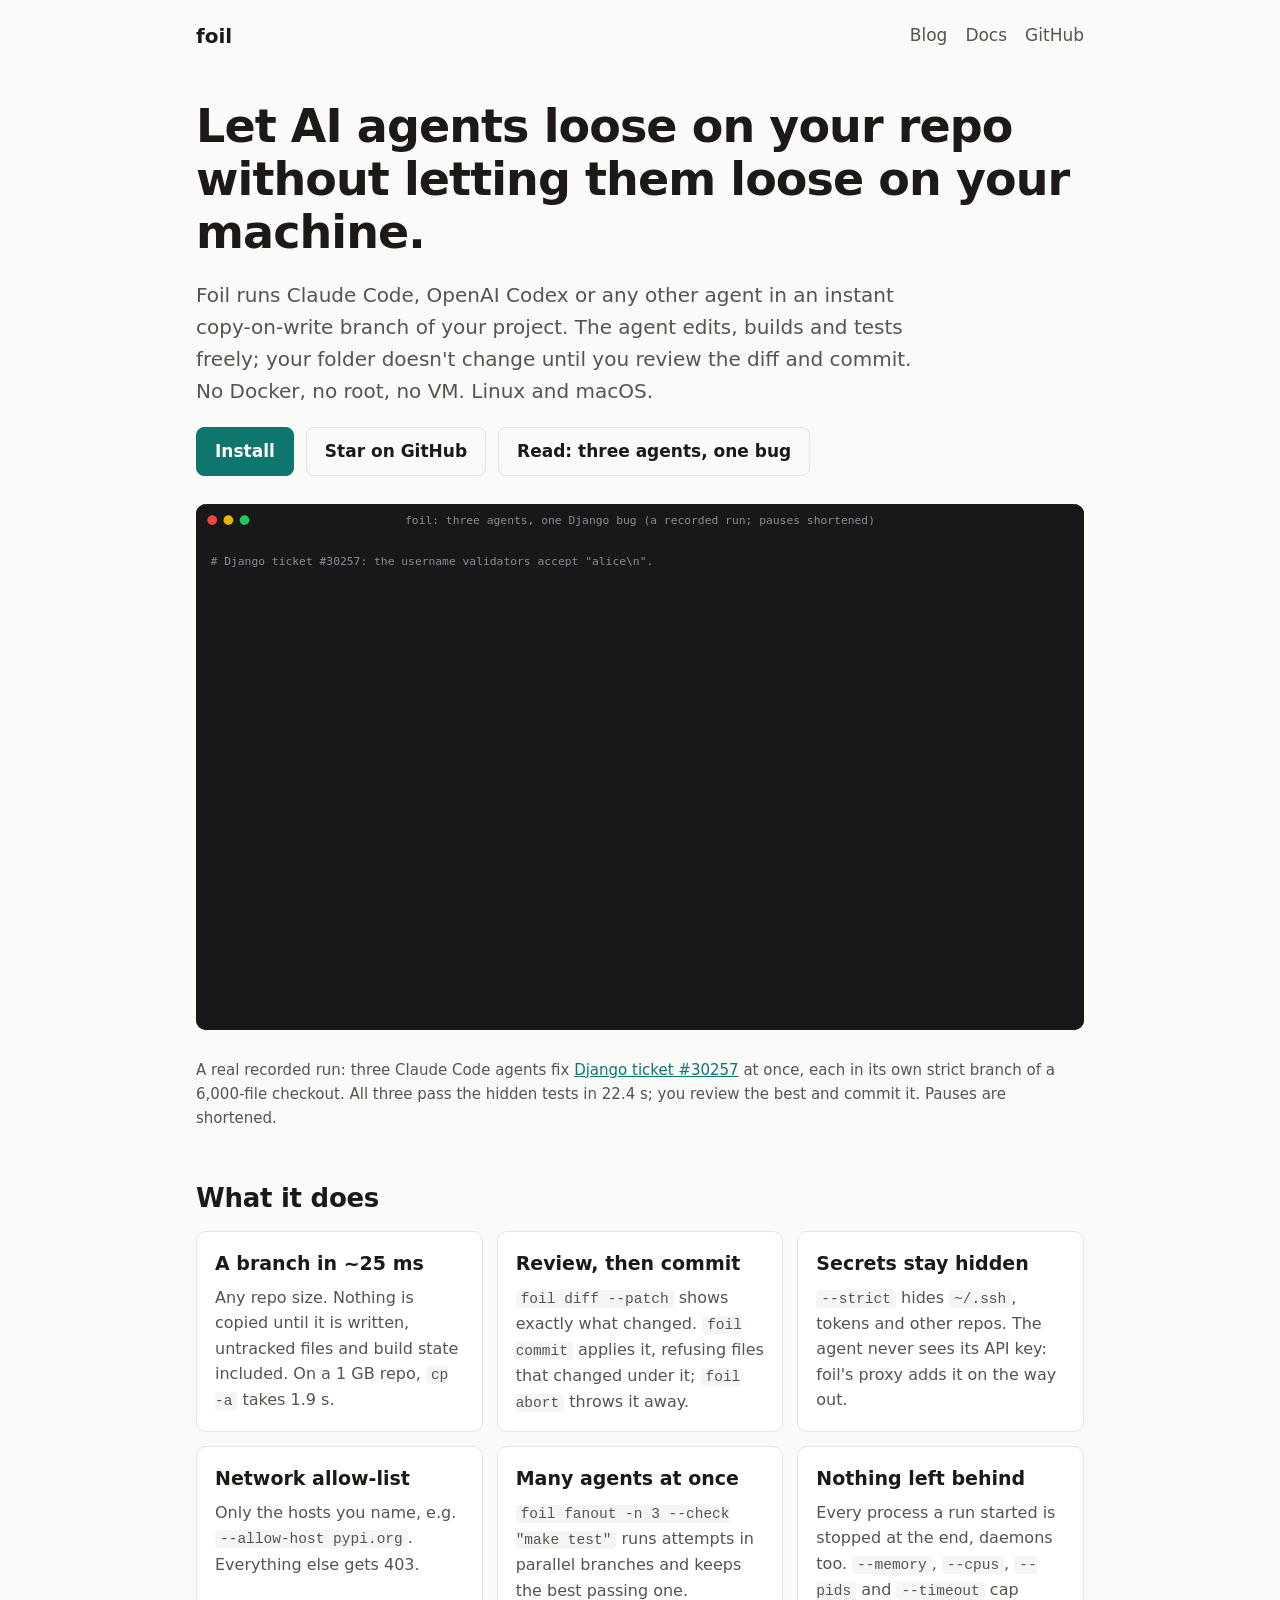
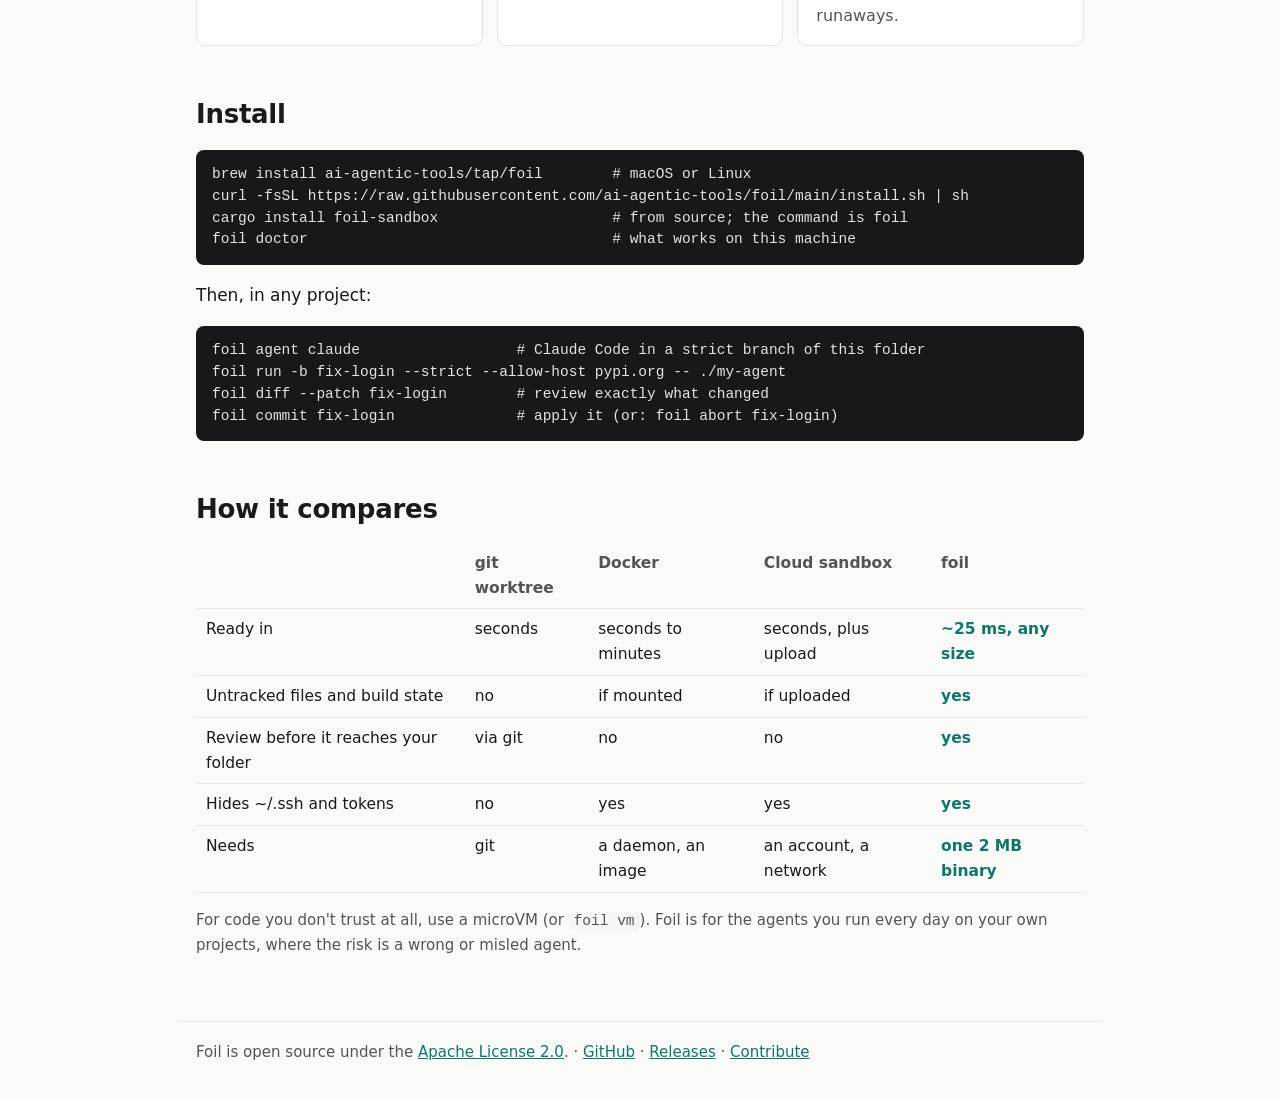
==== docs/index.html @ f5a9bef9 "Project site on GitHub Pages: landing page and a first post docs/ (served from main): index.html, bl" ====
<!doctype html>
<html lang="en">
<head>
<meta charset="utf-8">
<meta name="viewport" content="width=device-width, initial-scale=1">
<title>Foil: a local sandbox for AI coding agents</title>
<meta name="description" content="Run Claude Code, Codex or any AI coding agent in an instant copy-on-write branch of your repo, review the diff, then commit or discard. No Docker, no root. Hides secrets, allow-lists the network, runs agents in parallel. Linux and macOS.">
<link rel="canonical" href="https://ai-agentic-tools.github.io/Foil/">
<meta property="og:type" content="website">
<meta property="og:title" content="Foil: a local sandbox for AI coding agents">
<meta property="og:description" content="Instant copy-on-write branches of your repo for Claude Code, Codex and other agents. Review the diff, then commit or discard.">
<meta property="og:url" content="https://ai-agentic-tools.github.io/Foil/">
<meta property="og:image" content="https://raw.githubusercontent.com/ai-agentic-tools/Foil/main/.github/social-preview.png">
<meta name="twitter:card" content="summary_large_image">
<link rel="stylesheet" href="style.css">
<script type="application/ld+json">
{"@context": "https://schema.org", "@type": "SoftwareApplication", "name": "Foil",
 "description": "A local sandbox for AI coding agents: instant copy-on-write branches of your repo, reviewed before they are committed.",
 "applicationCategory": "DeveloperApplication", "operatingSystem": "Linux, macOS",
 "license": "https://www.apache.org/licenses/LICENSE-2.0", "softwareVersion": "0.4.0",
 "offers": {"@type": "Offer", "price": "0", "priceCurrency": "USD"},
 "codeRepository": "https://github.com/ai-agentic-tools/Foil",
 "url": "https://ai-agentic-tools.github.io/Foil/"}
</script>
</head>
<body>
<header>
  <a class="brand" href="./">foil</a>
  <nav><a href="blog/parallel-agents.html">Blog</a><a href="https://github.com/ai-agentic-tools/Foil#readme">Docs</a><a href="https://github.com/ai-agentic-tools/Foil">GitHub</a></nav>
</header>
<main>
  <h1>Let AI agents loose on your repo without letting them loose on your machine.</h1>
  <p class="lead">Foil runs Claude Code, OpenAI Codex or any other agent in an instant copy-on-write branch of your project. The agent edits, builds and tests freely; your folder doesn't change until you review the diff and commit. No Docker, no root, no VM. Linux and macOS.</p>
  <div class="cta">
    <a class="btn primary" href="#install">Install</a>
    <a class="btn" href="https://github.com/ai-agentic-tools/Foil">Star on GitHub</a>
    <a class="btn" href="blog/parallel-agents.html">Read: three agents, one bug</a>
  </div>

  <div class="demo"><img src="demo.svg" alt="Three Claude Code agents fix a real Django bug at once, each in its own foil branch; the best passing fix is reviewed and committed" width="1099" height="650"></div>
  <p class="meta">A real recorded run: three Claude Code agents fix <a href="https://code.djangoproject.com/ticket/30257">Django ticket #30257</a> at once, each in its own strict branch of a 6,000-file checkout. All three pass the hidden tests in 22.4 s; you review the best and commit it. Pauses are shortened.</p>

  <h2>What it does</h2>
  <div class="grid">
    <div class="card"><h3>A branch in ~25 ms</h3><p>Any repo size. Nothing is copied until it is written, untracked files and build state included. On a 1 GB repo, <code>cp -a</code> takes 1.9 s.</p></div>
    <div class="card"><h3>Review, then commit</h3><p><code>foil diff --patch</code> shows exactly what changed. <code>foil commit</code> applies it, refusing files that changed under it; <code>foil abort</code> throws it away.</p></div>
    <div class="card"><h3>Secrets stay hidden</h3><p><code>--strict</code> hides <code>~/.ssh</code>, tokens and other repos. The agent never sees its API key: foil's proxy adds it on the way out.</p></div>
    <div class="card"><h3>Network allow-list</h3><p>Only the hosts you name, e.g. <code>--allow-host pypi.org</code>. Everything else gets 403.</p></div>
    <div class="card"><h3>Many agents at once</h3><p><code>foil fanout -n 3 --check "make test"</code> runs attempts in parallel branches and keeps the best passing one.</p></div>
    <div class="card"><h3>Nothing left behind</h3><p>Every process a run started is stopped at the end, daemons too. <code>--memory</code>, <code>--cpus</code>, <code>--pids</code> and <code>--timeout</code> cap runaways.</p></div>
  </div>

  <h2 id="install">Install</h2>
<pre><code>brew install ai-agentic-tools/tap/foil        # macOS or Linux
curl -fsSL https://raw.githubusercontent.com/ai-agentic-tools/foil/main/install.sh | sh
cargo install foil-sandbox                    # from source; the command is foil
foil doctor                                   # what works on this machine</code></pre>
  <p>Then, in any project:</p>
<pre><code>foil agent claude                  # Claude Code in a strict branch of this folder
foil run -b fix-login --strict --allow-host pypi.org -- ./my-agent
foil diff --patch fix-login        # review exactly what changed
foil commit fix-login              # apply it (or: foil abort fix-login)</code></pre>

  <h2>How it compares</h2>
  <div class="table-wrap"><table>
    <tr><th></th><th>git worktree</th><th>Docker</th><th>Cloud sandbox</th><th>foil</th></tr>
    <tr><td>Ready in</td><td>seconds</td><td>seconds to minutes</td><td>seconds, plus upload</td><td><strong>~25 ms, any size</strong></td></tr>
    <tr><td>Untracked files and build state</td><td>no</td><td>if mounted</td><td>if uploaded</td><td><strong>yes</strong></td></tr>
    <tr><td>Review before it reaches your folder</td><td>via git</td><td>no</td><td>no</td><td><strong>yes</strong></td></tr>
    <tr><td>Hides ~/.ssh and tokens</td><td>no</td><td>yes</td><td>yes</td><td><strong>yes</strong></td></tr>
    <tr><td>Needs</td><td>git</td><td>a daemon, an image</td><td>an account, a network</td><td><strong>one 2 MB binary</strong></td></tr>
  </table></div>
  <p class="meta">For code you don't trust at all, use a microVM (or <code>foil vm</code>). Foil is for the agents you run every day on your own projects, where the risk is a wrong or misled agent.</p>
</main>
<footer>
  Foil is open source under the <a href="https://github.com/ai-agentic-tools/Foil/blob/main/LICENSE">Apache License 2.0</a>. ·
  <a href="https://github.com/ai-agentic-tools/Foil">GitHub</a> ·
  <a href="https://github.com/ai-agentic-tools/Foil/releases">Releases</a> ·
  <a href="https://github.com/ai-agentic-tools/Foil/blob/main/CONTRIBUTING.md">Contribute</a>
</footer>
</body>
</html>
---- docs/style.css ----
:root {
  --bg: #fafaf9; --fg: #1c1917; --muted: #57534e; --line: #e7e5e4;
  --card: #ffffff; --accent: #0f766e; --code-bg: #f5f5f4; --term: #18181b;
}
@media (prefers-color-scheme: dark) {
  :root {
    --bg: #0c0a09; --fg: #e7e5e4; --muted: #a8a29e; --line: #292524;
    --card: #1c1917; --accent: #2dd4bf; --code-bg: #1c1917; --term: #18181b;
  }
}
* { box-sizing: border-box; }
body {
  margin: 0; background: var(--bg); color: var(--fg);
  font: 17px/1.6 system-ui, -apple-system, "Segoe UI", sans-serif;
}
main, header, footer { max-width: 920px; margin: 0 auto; padding: 0 16px; }
header { display: flex; justify-content: space-between; align-items: center; padding-top: 20px; }
header a.brand { font-weight: 700; font-size: 20px; color: var(--fg); text-decoration: none; }
nav a { margin-left: 18px; color: var(--muted); text-decoration: none; }
nav a:hover, a { color: var(--accent); }
h1 { font-size: clamp(30px, 5vw, 46px); line-height: 1.15; margin: 48px 0 12px; letter-spacing: -0.02em; }
h2 { font-size: 26px; margin: 48px 0 12px; letter-spacing: -0.01em; }
h3 { font-size: 19px; margin: 28px 0 6px; }
.lead { font-size: 20px; color: var(--muted); max-width: 720px; }
.demo { margin: 28px 0; border-radius: 10px; overflow: hidden; background: var(--term); }
.demo img { display: block; width: 100%; height: auto; }
pre, code { font-family: ui-monospace, SFMono-Regular, Menlo, Consolas, monospace; font-size: 14.5px; }
code { background: var(--code-bg); padding: 1px 5px; border-radius: 4px; }
pre { background: var(--term); color: #e4e4e7; padding: 14px 16px; border-radius: 8px; overflow-x: auto; line-height: 1.5; }
pre code { background: none; padding: 0; color: inherit; }
.cta { display: flex; flex-wrap: wrap; gap: 12px; margin: 20px 0; }
.btn { display: inline-block; padding: 10px 18px; border-radius: 8px; border: 1px solid var(--line); color: var(--fg); text-decoration: none; font-weight: 600; }
.btn.primary { background: var(--accent); border-color: var(--accent); color: #fff; }
@media (prefers-color-scheme: dark) { .btn.primary { color: #042f2e; } }
.grid { display: grid; grid-template-columns: repeat(auto-fit, minmax(250px, 1fr)); gap: 14px; }
.card { background: var(--card); border: 1px solid var(--line); border-radius: 10px; padding: 16px 18px; }
.card h3 { margin-top: 0; }
.card p { margin: 0; color: var(--muted); font-size: 16px; }
.table-wrap { overflow-x: auto; }
table { border-collapse: collapse; width: 100%; font-size: 15.5px; }
th, td { text-align: left; padding: 8px 10px; border-bottom: 1px solid var(--line); vertical-align: top; }
th { color: var(--muted); font-weight: 600; }
td strong { color: var(--accent); }
.meta { color: var(--muted); font-size: 15px; }
article p, article li { max-width: 720px; }
blockquote { margin: 18px 0; padding: 4px 16px; border-left: 3px solid var(--accent); color: var(--muted); }
footer { margin-top: 64px; padding-bottom: 40px; border-top: 1px solid var(--line); padding-top: 18px; color: var(--muted); font-size: 15px; }
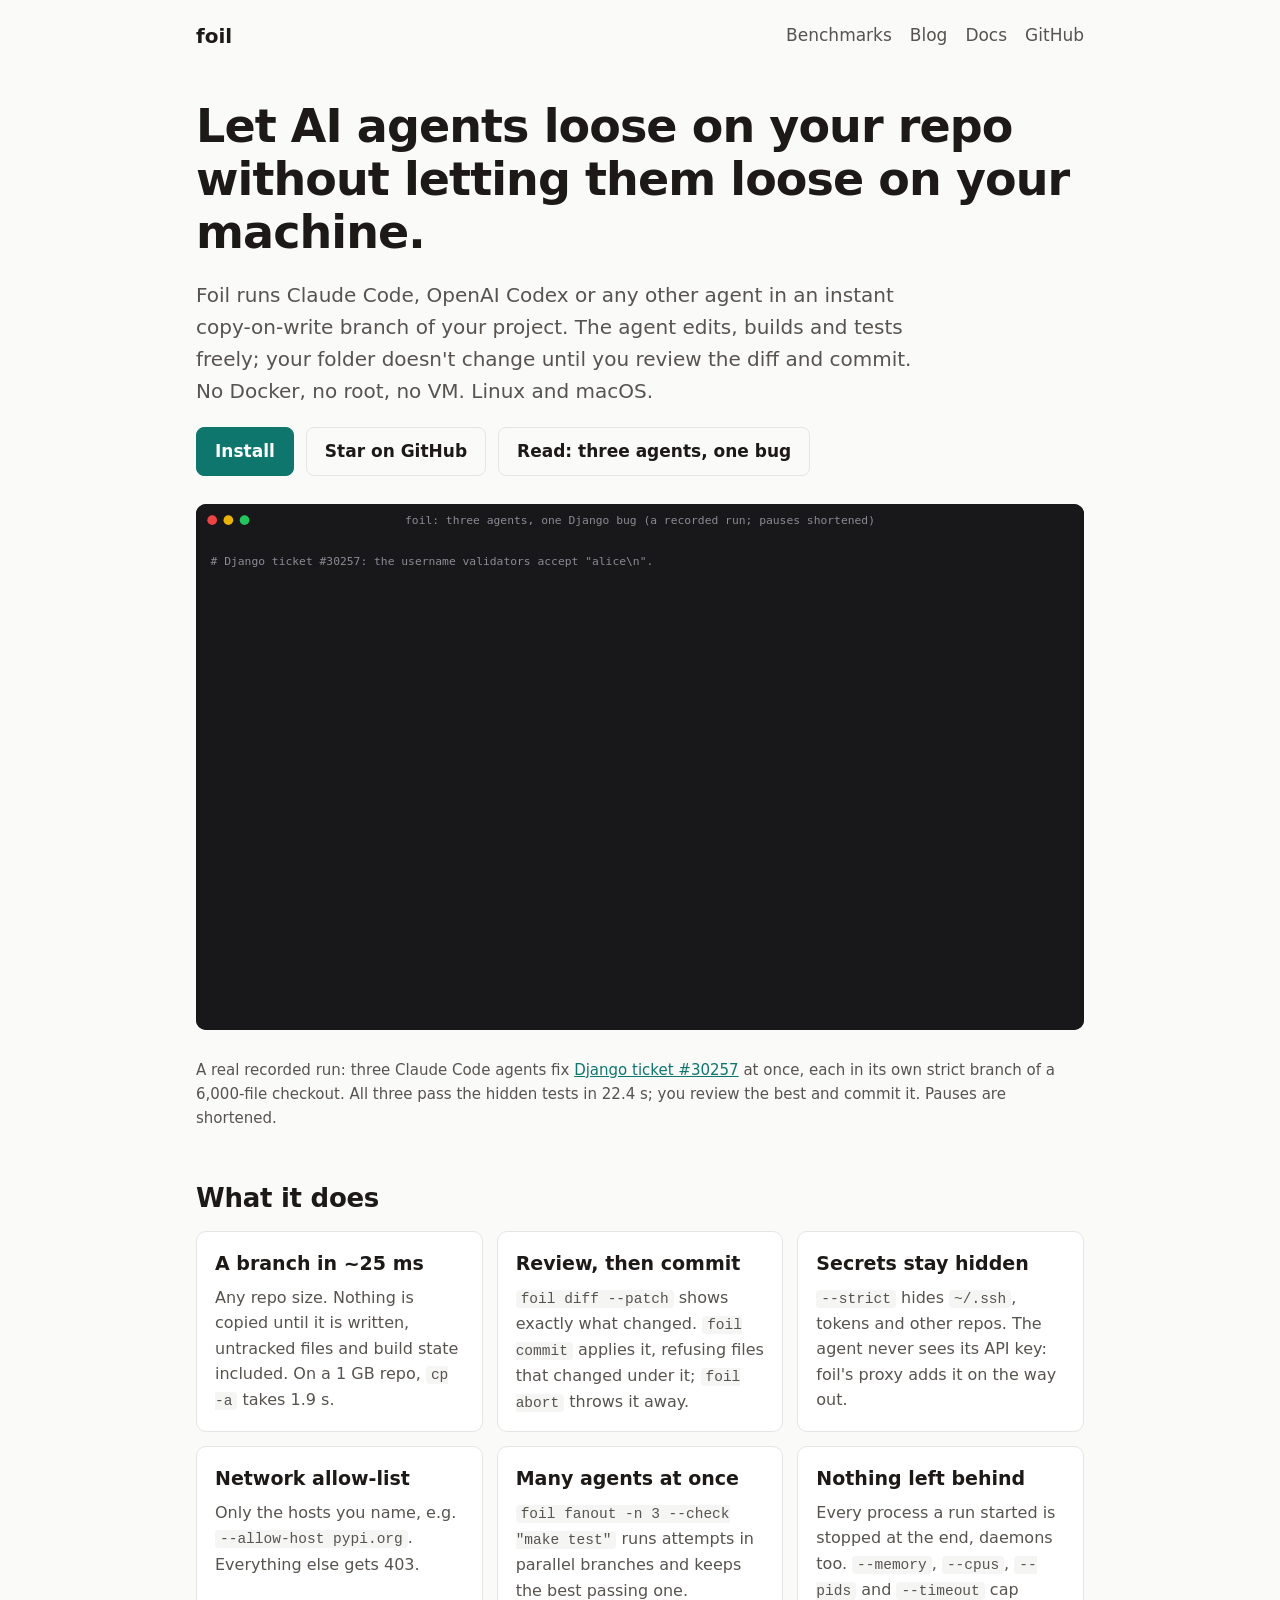
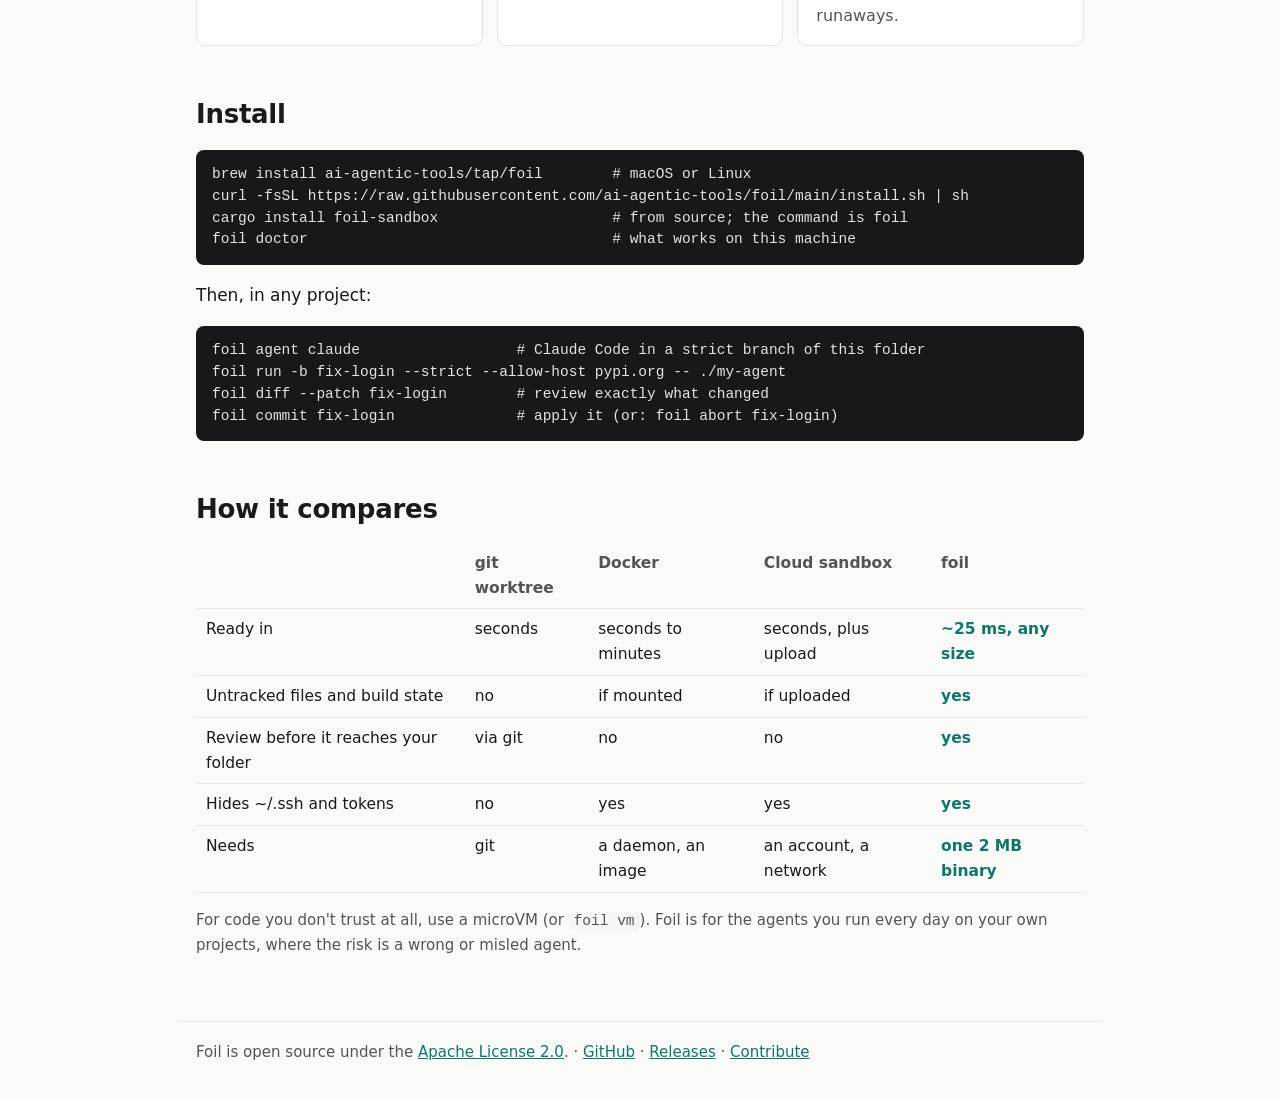
==== commit 6d827596: "Showcase: OpenSandbox's and SandboxFusion's benchmarks with foil bench/opensandbox-method: OpenSandb" ====
--- a/docs/index.html
+++ b/docs/index.html
@@ -26,7 +26,7 @@
 <body>
 <header>
   <a class="brand" href="./">foil</a>
-  <nav><a href="blog/parallel-agents.html">Blog</a><a href="https://github.com/ai-agentic-tools/Foil#readme">Docs</a><a href="https://github.com/ai-agentic-tools/Foil">GitHub</a></nav>
+  <nav><a href="benchmarks.html">Benchmarks</a><a href="blog/parallel-agents.html">Blog</a><a href="https://github.com/ai-agentic-tools/Foil#readme">Docs</a><a href="https://github.com/ai-agentic-tools/Foil">GitHub</a></nav>
 </header>
 <main>
   <h1>Let AI agents loose on your repo without letting them loose on your machine.</h1>
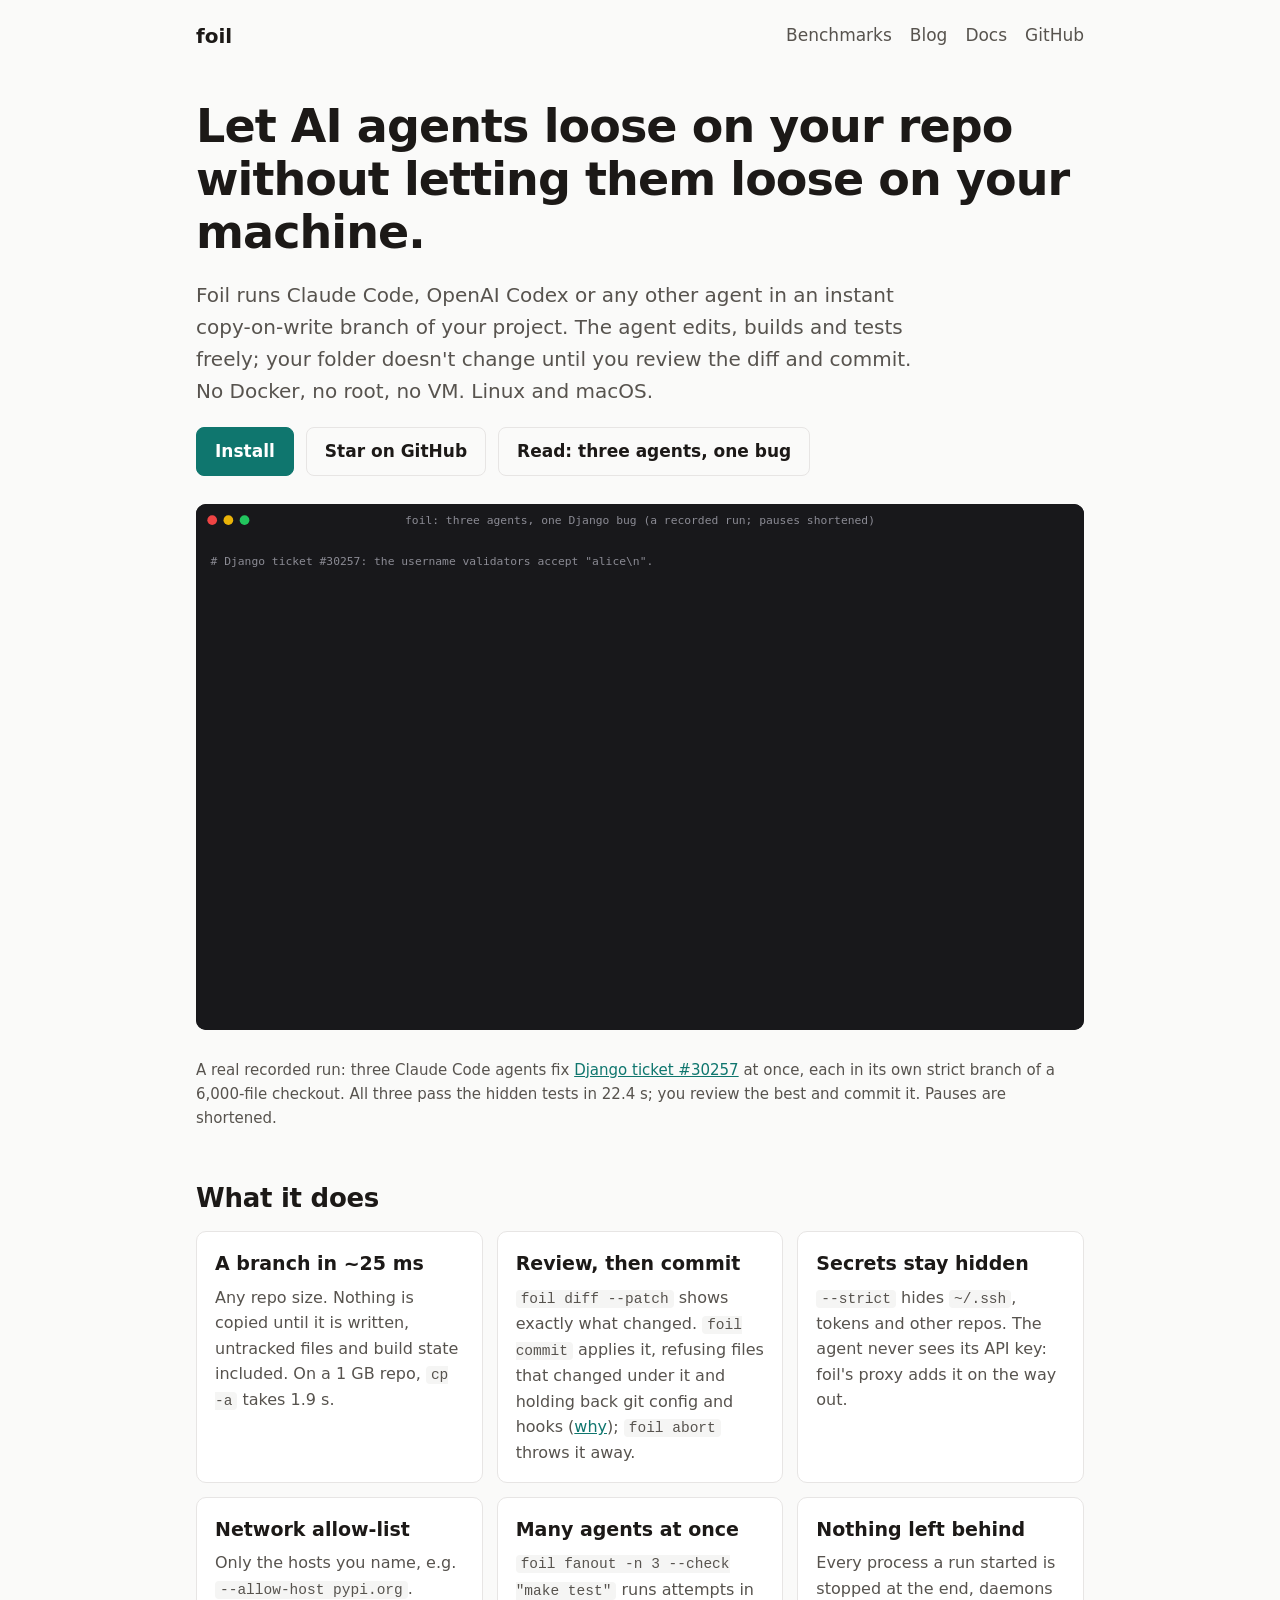
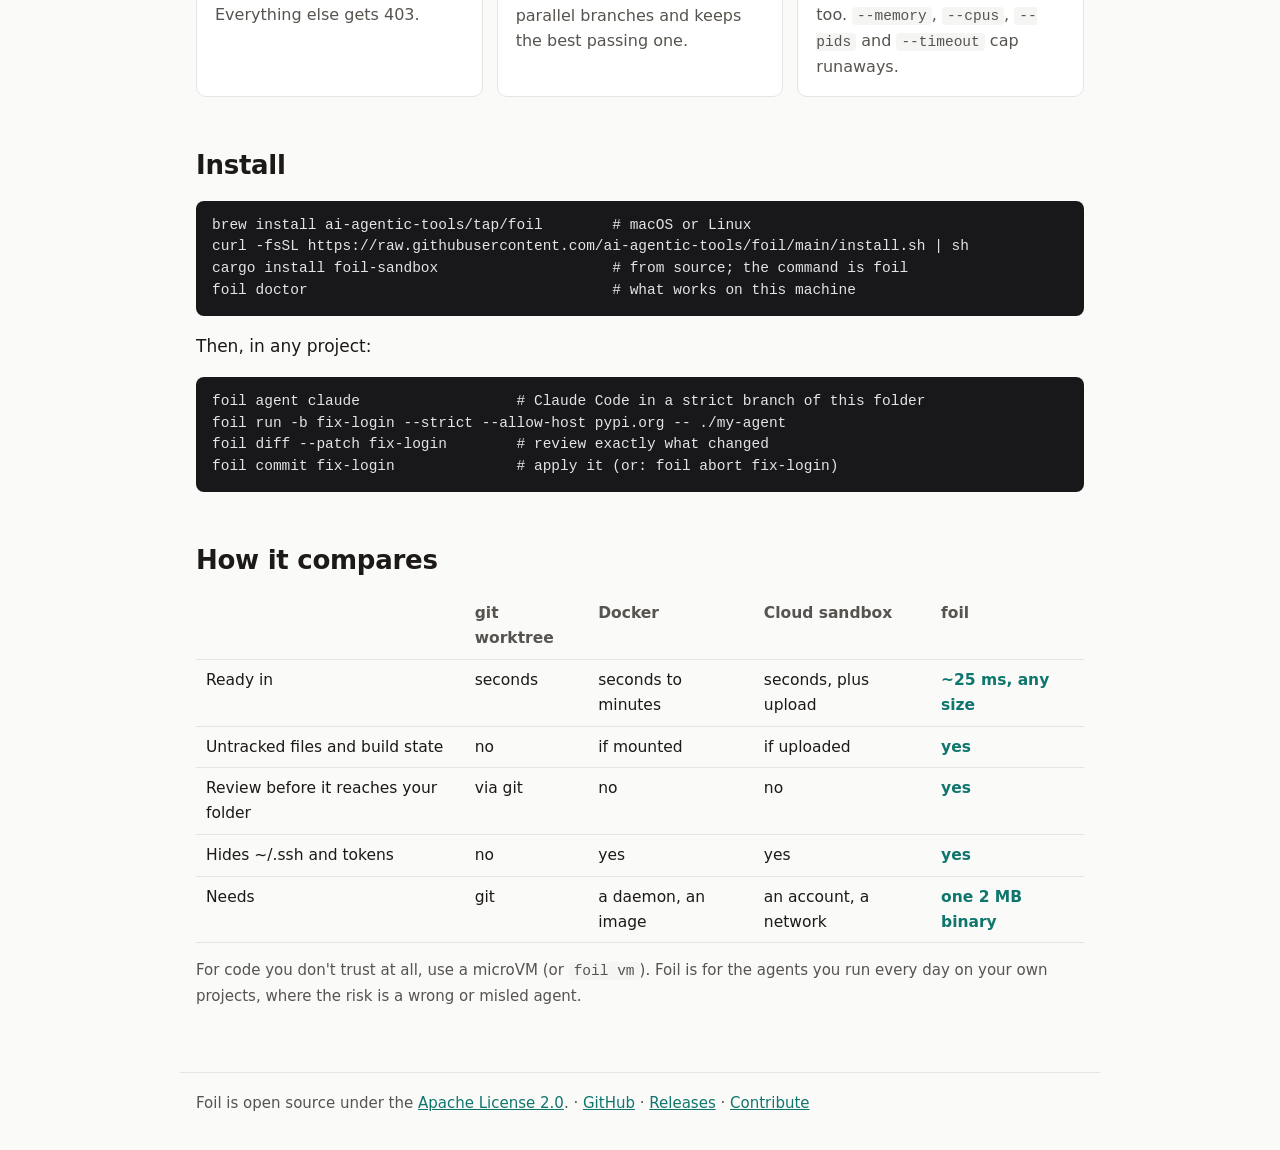
==== commit 55cb8fd7: "0.4.1: keep git config and hooks out of commits; private temp on macOS A run could write .git/config" ====
--- a/docs/index.html
+++ b/docs/index.html
@@ -17,7 +17,7 @@
 {"@context": "https://schema.org", "@type": "SoftwareApplication", "name": "Foil",
  "description": "A local sandbox for AI coding agents: instant copy-on-write branches of your repo, reviewed before they are committed.",
  "applicationCategory": "DeveloperApplication", "operatingSystem": "Linux, macOS",
- "license": "https://www.apache.org/licenses/LICENSE-2.0", "softwareVersion": "0.4.0",
+ "license": "https://www.apache.org/licenses/LICENSE-2.0", "softwareVersion": "0.4.1",
  "offers": {"@type": "Offer", "price": "0", "priceCurrency": "USD"},
  "codeRepository": "https://github.com/ai-agentic-tools/Foil",
  "url": "https://ai-agentic-tools.github.io/Foil/"}
@@ -43,7 +43,7 @@
   <h2>What it does</h2>
   <div class="grid">
     <div class="card"><h3>A branch in ~25 ms</h3><p>Any repo size. Nothing is copied until it is written, untracked files and build state included. On a 1 GB repo, <code>cp -a</code> takes 1.9 s.</p></div>
-    <div class="card"><h3>Review, then commit</h3><p><code>foil diff --patch</code> shows exactly what changed. <code>foil commit</code> applies it, refusing files that changed under it; <code>foil abort</code> throws it away.</p></div>
+    <div class="card"><h3>Review, then commit</h3><p><code>foil diff --patch</code> shows exactly what changed. <code>foil commit</code> applies it, refusing files that changed under it and holding back git config and hooks (<a href="blog/git-config-escape.html">why</a>); <code>foil abort</code> throws it away.</p></div>
     <div class="card"><h3>Secrets stay hidden</h3><p><code>--strict</code> hides <code>~/.ssh</code>, tokens and other repos. The agent never sees its API key: foil's proxy adds it on the way out.</p></div>
     <div class="card"><h3>Network allow-list</h3><p>Only the hosts you name, e.g. <code>--allow-host pypi.org</code>. Everything else gets 403.</p></div>
     <div class="card"><h3>Many agents at once</h3><p><code>foil fanout -n 3 --check "make test"</code> runs attempts in parallel branches and keeps the best passing one.</p></div>
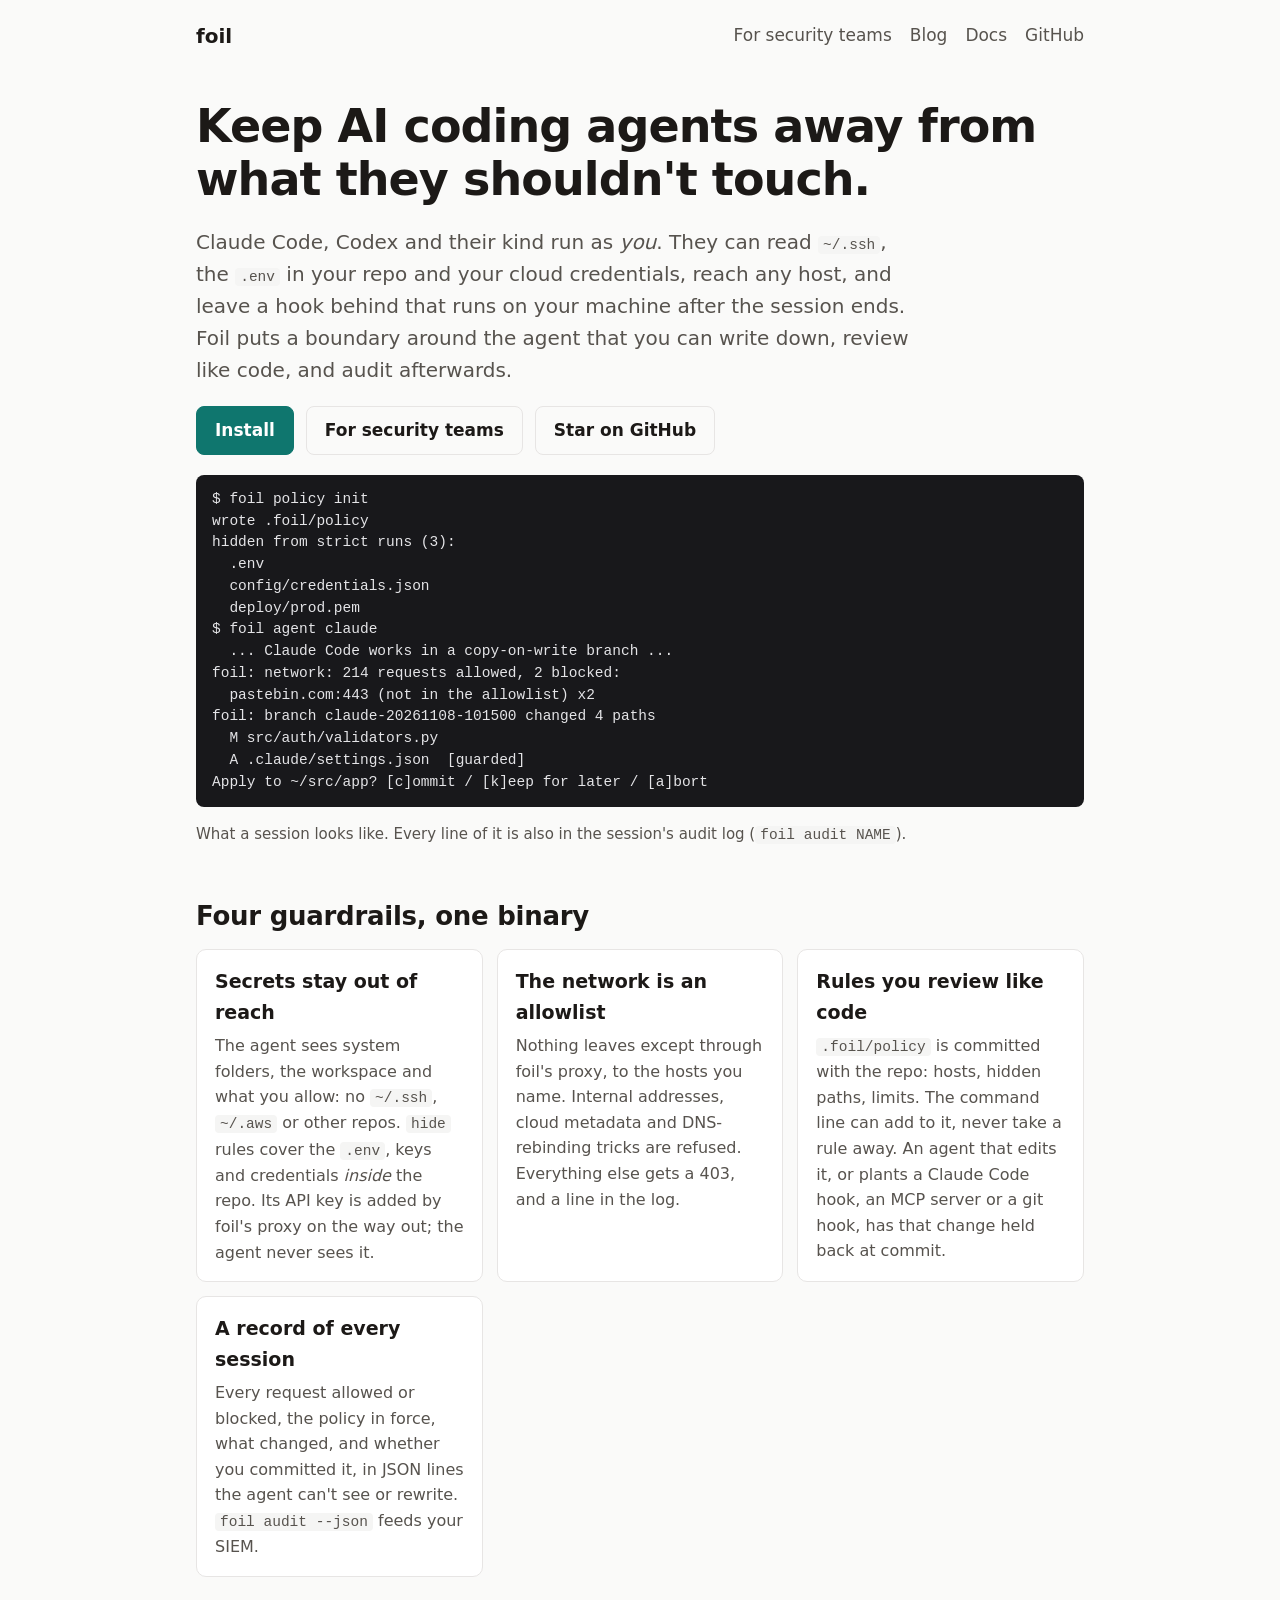
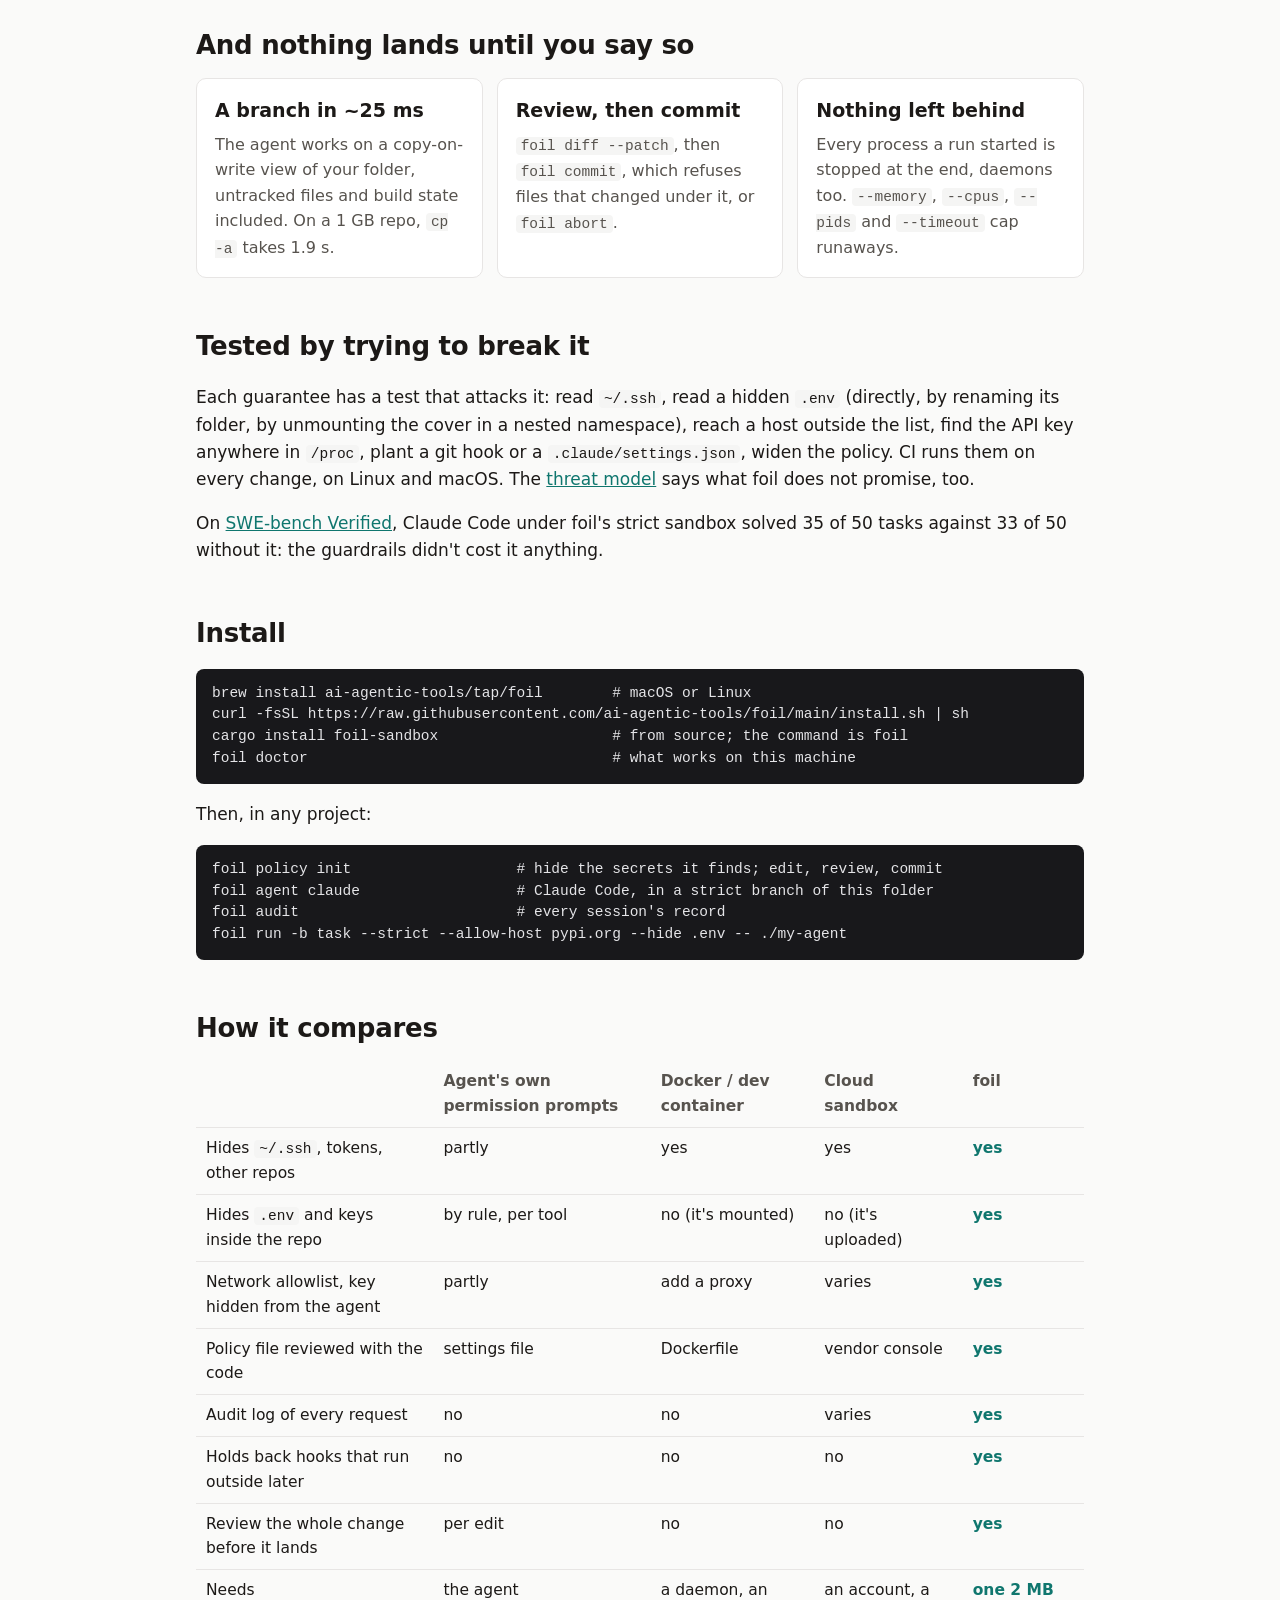
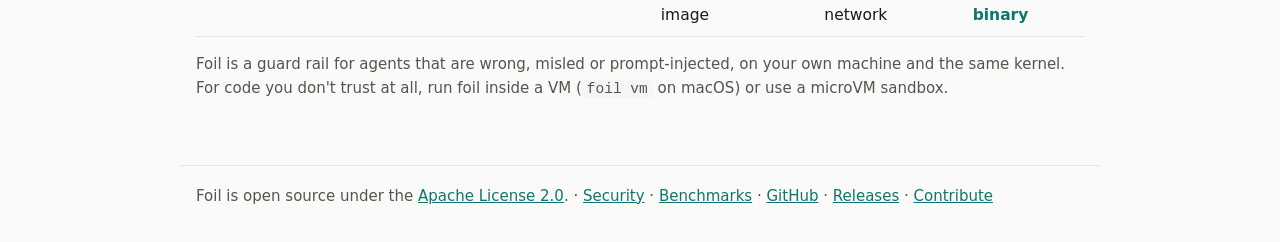
==== commit 03c341e1: "0.5.0: hidden paths, policy files, audit log; guard files other tools run For teams that need to kno" ====
--- a/docs/index.html
+++ b/docs/index.html
@@ -3,21 +3,21 @@
 <head>
 <meta charset="utf-8">
 <meta name="viewport" content="width=device-width, initial-scale=1">
-<title>Foil: a local sandbox for AI coding agents</title>
-<meta name="description" content="Run Claude Code, Codex or any AI coding agent in an instant copy-on-write branch of your repo, review the diff, then commit or discard. No Docker, no root. Hides secrets, allow-lists the network, runs agents in parallel. Linux and macOS.">
+<title>Foil: keep AI coding agents away from what they shouldn't touch</title>
+<meta name="description" content="Run Claude Code, Codex or any AI coding agent with your secrets hidden, the network allow-listed, a policy file your team reviews, and an audit log of every request. Copy-on-write branches, review before commit. No Docker, no root. Linux and macOS. Open source.">
 <link rel="canonical" href="https://ai-agentic-tools.github.io/Foil/">
 <meta property="og:type" content="website">
-<meta property="og:title" content="Foil: a local sandbox for AI coding agents">
-<meta property="og:description" content="Instant copy-on-write branches of your repo for Claude Code, Codex and other agents. Review the diff, then commit or discard.">
+<meta property="og:title" content="Foil: keep AI coding agents away from what they shouldn't touch">
+<meta property="og:description" content="Secrets hidden, network allow-listed, rules you review like code, and an audit log of everything the agent reached for. One 2 MB binary, no Docker, no root.">
 <meta property="og:url" content="https://ai-agentic-tools.github.io/Foil/">
 <meta property="og:image" content="https://raw.githubusercontent.com/ai-agentic-tools/Foil/main/.github/social-preview.png">
 <meta name="twitter:card" content="summary_large_image">
 <link rel="stylesheet" href="style.css">
 <script type="application/ld+json">
 {"@context": "https://schema.org", "@type": "SoftwareApplication", "name": "Foil",
- "description": "A local sandbox for AI coding agents: instant copy-on-write branches of your repo, reviewed before they are committed.",
- "applicationCategory": "DeveloperApplication", "operatingSystem": "Linux, macOS",
- "license": "https://www.apache.org/licenses/LICENSE-2.0", "softwareVersion": "0.4.1",
+ "description": "Guardrails for AI coding agents on your own machine: hidden secrets, a network allowlist, a reviewed policy file, an audit log, and copy-on-write branches reviewed before they are committed.",
+ "applicationCategory": "SecurityApplication", "operatingSystem": "Linux, macOS",
+ "license": "https://www.apache.org/licenses/LICENSE-2.0", "softwareVersion": "0.5.0",
  "offers": {"@type": "Offer", "price": "0", "priceCurrency": "USD"},
  "codeRepository": "https://github.com/ai-agentic-tools/Foil",
  "url": "https://ai-agentic-tools.github.io/Foil/"}
@@ -26,29 +26,51 @@
 <body>
 <header>
   <a class="brand" href="./">foil</a>
-  <nav><a href="benchmarks.html">Benchmarks</a><a href="blog/parallel-agents.html">Blog</a><a href="https://github.com/ai-agentic-tools/Foil#readme">Docs</a><a href="https://github.com/ai-agentic-tools/Foil">GitHub</a></nav>
+  <nav><a href="security.html">For security teams</a><a href="blog/agent-guardrails.html">Blog</a><a href="https://github.com/ai-agentic-tools/Foil#readme">Docs</a><a href="https://github.com/ai-agentic-tools/Foil">GitHub</a></nav>
 </header>
 <main>
-  <h1>Let AI agents loose on your repo without letting them loose on your machine.</h1>
-  <p class="lead">Foil runs Claude Code, OpenAI Codex or any other agent in an instant copy-on-write branch of your project. The agent edits, builds and tests freely; your folder doesn't change until you review the diff and commit. No Docker, no root, no VM. Linux and macOS.</p>
+  <h1>Keep AI coding agents away from what they shouldn't touch.</h1>
+  <p class="lead">Claude Code, Codex and their kind run as <em>you</em>. They can read <code>~/.ssh</code>, the <code>.env</code> in your repo and your cloud credentials, reach any host, and leave a hook behind that runs on your machine after the session ends. Foil puts a boundary around the agent that you can write down, review like code, and audit afterwards.</p>
   <div class="cta">
     <a class="btn primary" href="#install">Install</a>
+    <a class="btn" href="security.html">For security teams</a>
     <a class="btn" href="https://github.com/ai-agentic-tools/Foil">Star on GitHub</a>
-    <a class="btn" href="blog/parallel-agents.html">Read: three agents, one bug</a>
   </div>
 
-  <div class="demo"><img src="demo.svg" alt="Three Claude Code agents fix a real Django bug at once, each in its own foil branch; the best passing fix is reviewed and committed" width="1099" height="650"></div>
-  <p class="meta">A real recorded run: three Claude Code agents fix <a href="https://code.djangoproject.com/ticket/30257">Django ticket #30257</a> at once, each in its own strict branch of a 6,000-file checkout. All three pass the hidden tests in 22.4 s; you review the best and commit it. Pauses are shortened.</p>
+<pre><code>$ foil policy init
+wrote .foil/policy
+hidden from strict runs (3):
+  .env
+  config/credentials.json
+  deploy/prod.pem
+$ foil agent claude
+  ... Claude Code works in a copy-on-write branch ...
+foil: network: 214 requests allowed, 2 blocked:
+  pastebin.com:443 (not in the allowlist) x2
+foil: branch claude-20261108-101500 changed 4 paths
+  M src/auth/validators.py
+  A .claude/settings.json  [guarded]
+Apply to ~/src/app? [c]ommit / [k]eep for later / [a]bort</code></pre>
+  <p class="meta">What a session looks like. Every line of it is also in the session's audit log (<code>foil audit NAME</code>).</p>
 
-  <h2>What it does</h2>
+  <h2>Four guardrails, one binary</h2>
   <div class="grid">
-    <div class="card"><h3>A branch in ~25 ms</h3><p>Any repo size. Nothing is copied until it is written, untracked files and build state included. On a 1 GB repo, <code>cp -a</code> takes 1.9 s.</p></div>
-    <div class="card"><h3>Review, then commit</h3><p><code>foil diff --patch</code> shows exactly what changed. <code>foil commit</code> applies it, refusing files that changed under it and holding back git config and hooks (<a href="blog/git-config-escape.html">why</a>); <code>foil abort</code> throws it away.</p></div>
-    <div class="card"><h3>Secrets stay hidden</h3><p><code>--strict</code> hides <code>~/.ssh</code>, tokens and other repos. The agent never sees its API key: foil's proxy adds it on the way out.</p></div>
-    <div class="card"><h3>Network allow-list</h3><p>Only the hosts you name, e.g. <code>--allow-host pypi.org</code>. Everything else gets 403.</p></div>
-    <div class="card"><h3>Many agents at once</h3><p><code>foil fanout -n 3 --check "make test"</code> runs attempts in parallel branches and keeps the best passing one.</p></div>
+    <div class="card"><h3>Secrets stay out of reach</h3><p>The agent sees system folders, the workspace and what you allow: no <code>~/.ssh</code>, <code>~/.aws</code> or other repos. <code>hide</code> rules cover the <code>.env</code>, keys and credentials <em>inside</em> the repo. Its API key is added by foil's proxy on the way out; the agent never sees it.</p></div>
+    <div class="card"><h3>The network is an allowlist</h3><p>Nothing leaves except through foil's proxy, to the hosts you name. Internal addresses, cloud metadata and DNS-rebinding tricks are refused. Everything else gets a 403, and a line in the log.</p></div>
+    <div class="card"><h3>Rules you review like code</h3><p><code>.foil/policy</code> is committed with the repo: hosts, hidden paths, limits. The command line can add to it, never take a rule away. An agent that edits it, or plants a Claude Code hook, an MCP server or a git hook, has that change held back at commit.</p></div>
+    <div class="card"><h3>A record of every session</h3><p>Every request allowed or blocked, the policy in force, what changed, and whether you committed it, in JSON lines the agent can't see or rewrite. <code>foil audit --json</code> feeds your SIEM.</p></div>
+  </div>
+
+  <h2>And nothing lands until you say so</h2>
+  <div class="grid">
+    <div class="card"><h3>A branch in ~25 ms</h3><p>The agent works on a copy-on-write view of your folder, untracked files and build state included. On a 1 GB repo, <code>cp -a</code> takes 1.9 s.</p></div>
+    <div class="card"><h3>Review, then commit</h3><p><code>foil diff --patch</code>, then <code>foil commit</code>, which refuses files that changed under it, or <code>foil abort</code>.</p></div>
     <div class="card"><h3>Nothing left behind</h3><p>Every process a run started is stopped at the end, daemons too. <code>--memory</code>, <code>--cpus</code>, <code>--pids</code> and <code>--timeout</code> cap runaways.</p></div>
   </div>
+
+  <h2>Tested by trying to break it</h2>
+  <p>Each guarantee has a test that attacks it: read <code>~/.ssh</code>, read a hidden <code>.env</code> (directly, by renaming its folder, by unmounting the cover in a nested namespace), reach a host outside the list, find the API key anywhere in <code>/proc</code>, plant a git hook or a <code>.claude/settings.json</code>, widen the policy. CI runs them on every change, on Linux and macOS. The <a href="https://github.com/ai-agentic-tools/Foil/blob/main/SECURITY.md">threat model</a> says what foil does not promise, too.</p>
+  <p>On <a href="https://github.com/ai-agentic-tools/Foil/blob/main/bench/swebench/RESULTS-VERIFIED.md">SWE-bench Verified</a>, Claude Code under foil's strict sandbox solved 35 of 50 tasks against 33 of 50 without it: the guardrails didn't cost it anything.</p>
 
   <h2 id="install">Install</h2>
 <pre><code>brew install ai-agentic-tools/tap/foil        # macOS or Linux
@@ -56,24 +78,29 @@
 cargo install foil-sandbox                    # from source; the command is foil
 foil doctor                                   # what works on this machine</code></pre>
   <p>Then, in any project:</p>
-<pre><code>foil agent claude                  # Claude Code in a strict branch of this folder
-foil run -b fix-login --strict --allow-host pypi.org -- ./my-agent
-foil diff --patch fix-login        # review exactly what changed
-foil commit fix-login              # apply it (or: foil abort fix-login)</code></pre>
+<pre><code>foil policy init                   # hide the secrets it finds; edit, review, commit
+foil agent claude                  # Claude Code, in a strict branch of this folder
+foil audit                         # every session's record
+foil run -b task --strict --allow-host pypi.org --hide .env -- ./my-agent</code></pre>
 
   <h2>How it compares</h2>
   <div class="table-wrap"><table>
-    <tr><th></th><th>git worktree</th><th>Docker</th><th>Cloud sandbox</th><th>foil</th></tr>
-    <tr><td>Ready in</td><td>seconds</td><td>seconds to minutes</td><td>seconds, plus upload</td><td><strong>~25 ms, any size</strong></td></tr>
-    <tr><td>Untracked files and build state</td><td>no</td><td>if mounted</td><td>if uploaded</td><td><strong>yes</strong></td></tr>
-    <tr><td>Review before it reaches your folder</td><td>via git</td><td>no</td><td>no</td><td><strong>yes</strong></td></tr>
-    <tr><td>Hides ~/.ssh and tokens</td><td>no</td><td>yes</td><td>yes</td><td><strong>yes</strong></td></tr>
-    <tr><td>Needs</td><td>git</td><td>a daemon, an image</td><td>an account, a network</td><td><strong>one 2 MB binary</strong></td></tr>
+    <tr><th></th><th>Agent's own permission prompts</th><th>Docker / dev container</th><th>Cloud sandbox</th><th>foil</th></tr>
+    <tr><td>Hides <code>~/.ssh</code>, tokens, other repos</td><td>partly</td><td>yes</td><td>yes</td><td><strong>yes</strong></td></tr>
+    <tr><td>Hides <code>.env</code> and keys inside the repo</td><td>by rule, per tool</td><td>no (it's mounted)</td><td>no (it's uploaded)</td><td><strong>yes</strong></td></tr>
+    <tr><td>Network allowlist, key hidden from the agent</td><td>partly</td><td>add a proxy</td><td>varies</td><td><strong>yes</strong></td></tr>
+    <tr><td>Policy file reviewed with the code</td><td>settings file</td><td>Dockerfile</td><td>vendor console</td><td><strong>yes</strong></td></tr>
+    <tr><td>Audit log of every request</td><td>no</td><td>no</td><td>varies</td><td><strong>yes</strong></td></tr>
+    <tr><td>Holds back hooks that run outside later</td><td>no</td><td>no</td><td>no</td><td><strong>yes</strong></td></tr>
+    <tr><td>Review the whole change before it lands</td><td>per edit</td><td>no</td><td>no</td><td><strong>yes</strong></td></tr>
+    <tr><td>Needs</td><td>the agent</td><td>a daemon, an image</td><td>an account, a network</td><td><strong>one 2 MB binary</strong></td></tr>
   </table></div>
-  <p class="meta">For code you don't trust at all, use a microVM (or <code>foil vm</code>). Foil is for the agents you run every day on your own projects, where the risk is a wrong or misled agent.</p>
+  <p class="meta">Foil is a guard rail for agents that are wrong, misled or prompt-injected, on your own machine and the same kernel. For code you don't trust at all, run foil inside a VM (<code>foil vm</code> on macOS) or use a microVM sandbox.</p>
 </main>
 <footer>
   Foil is open source under the <a href="https://github.com/ai-agentic-tools/Foil/blob/main/LICENSE">Apache License 2.0</a>. ·
+  <a href="security.html">Security</a> ·
+  <a href="benchmarks.html">Benchmarks</a> ·
   <a href="https://github.com/ai-agentic-tools/Foil">GitHub</a> ·
   <a href="https://github.com/ai-agentic-tools/Foil/releases">Releases</a> ·
   <a href="https://github.com/ai-agentic-tools/Foil/blob/main/CONTRIBUTING.md">Contribute</a>
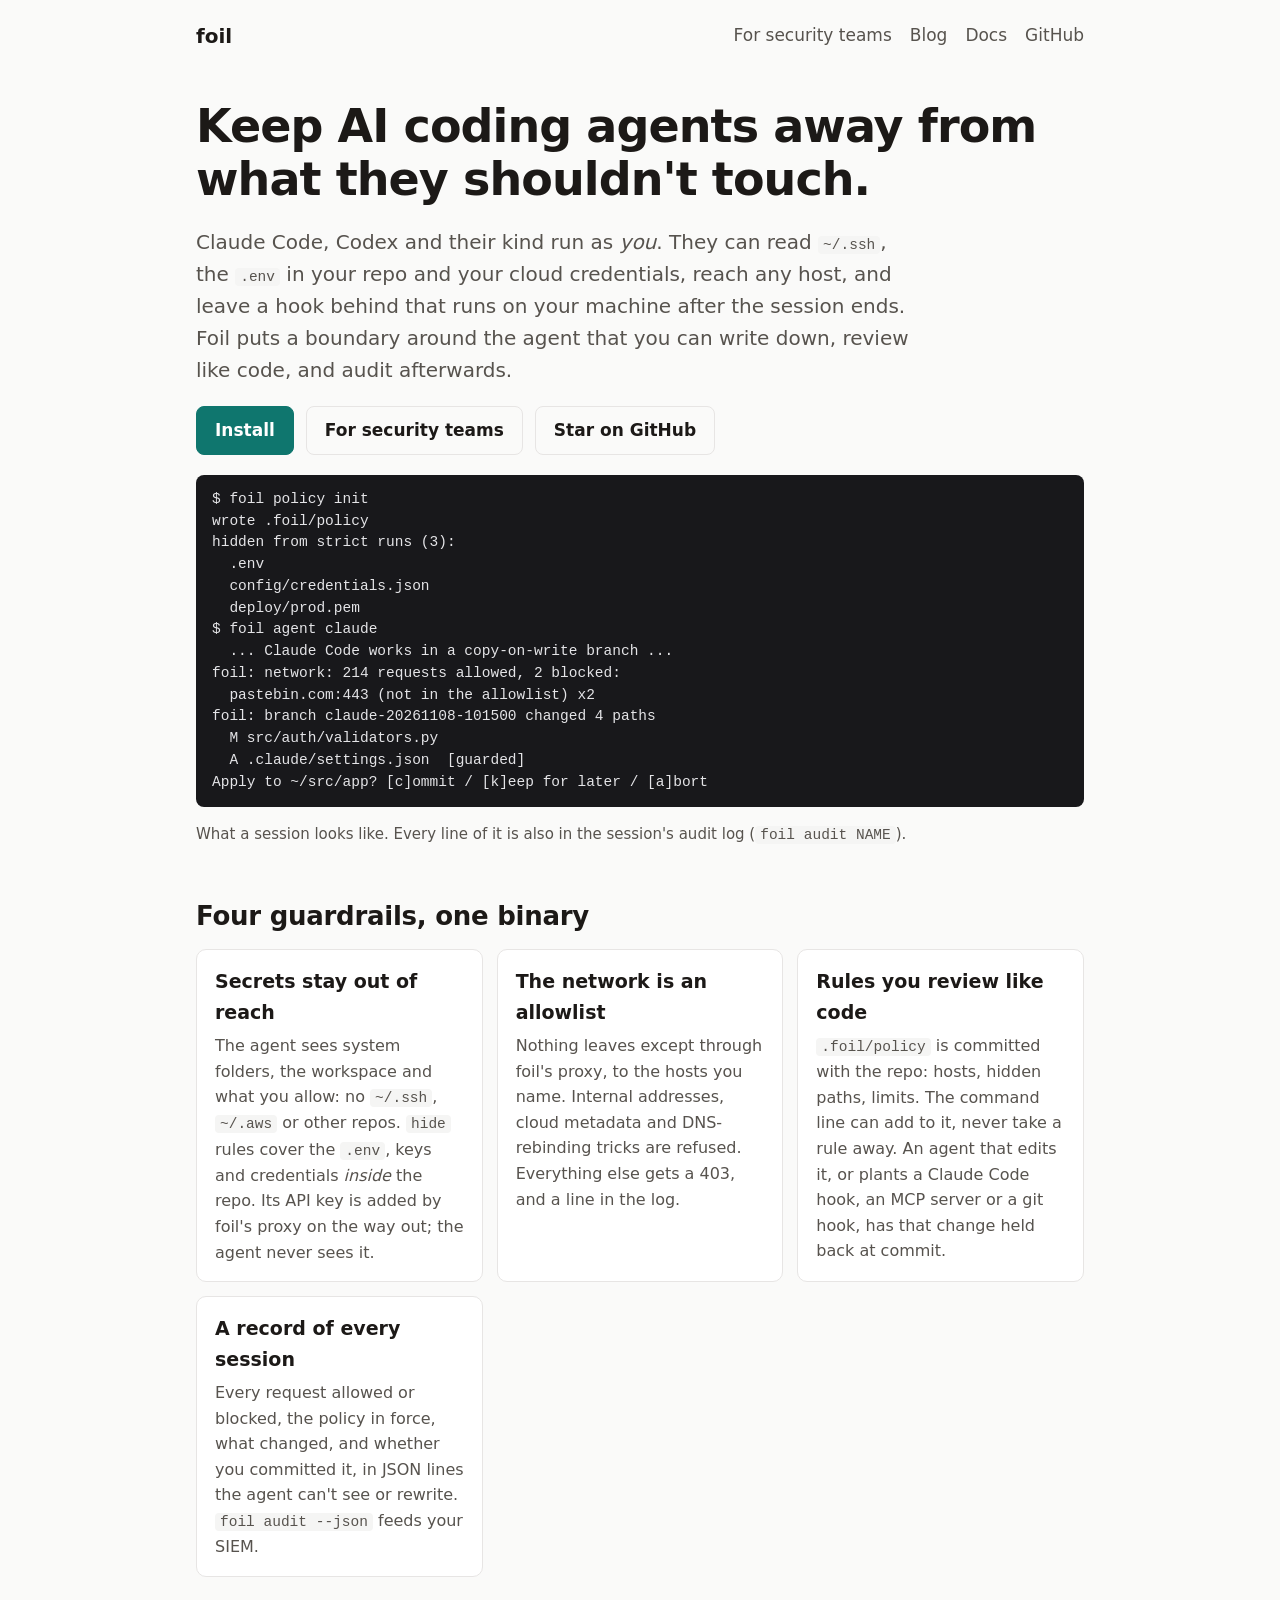
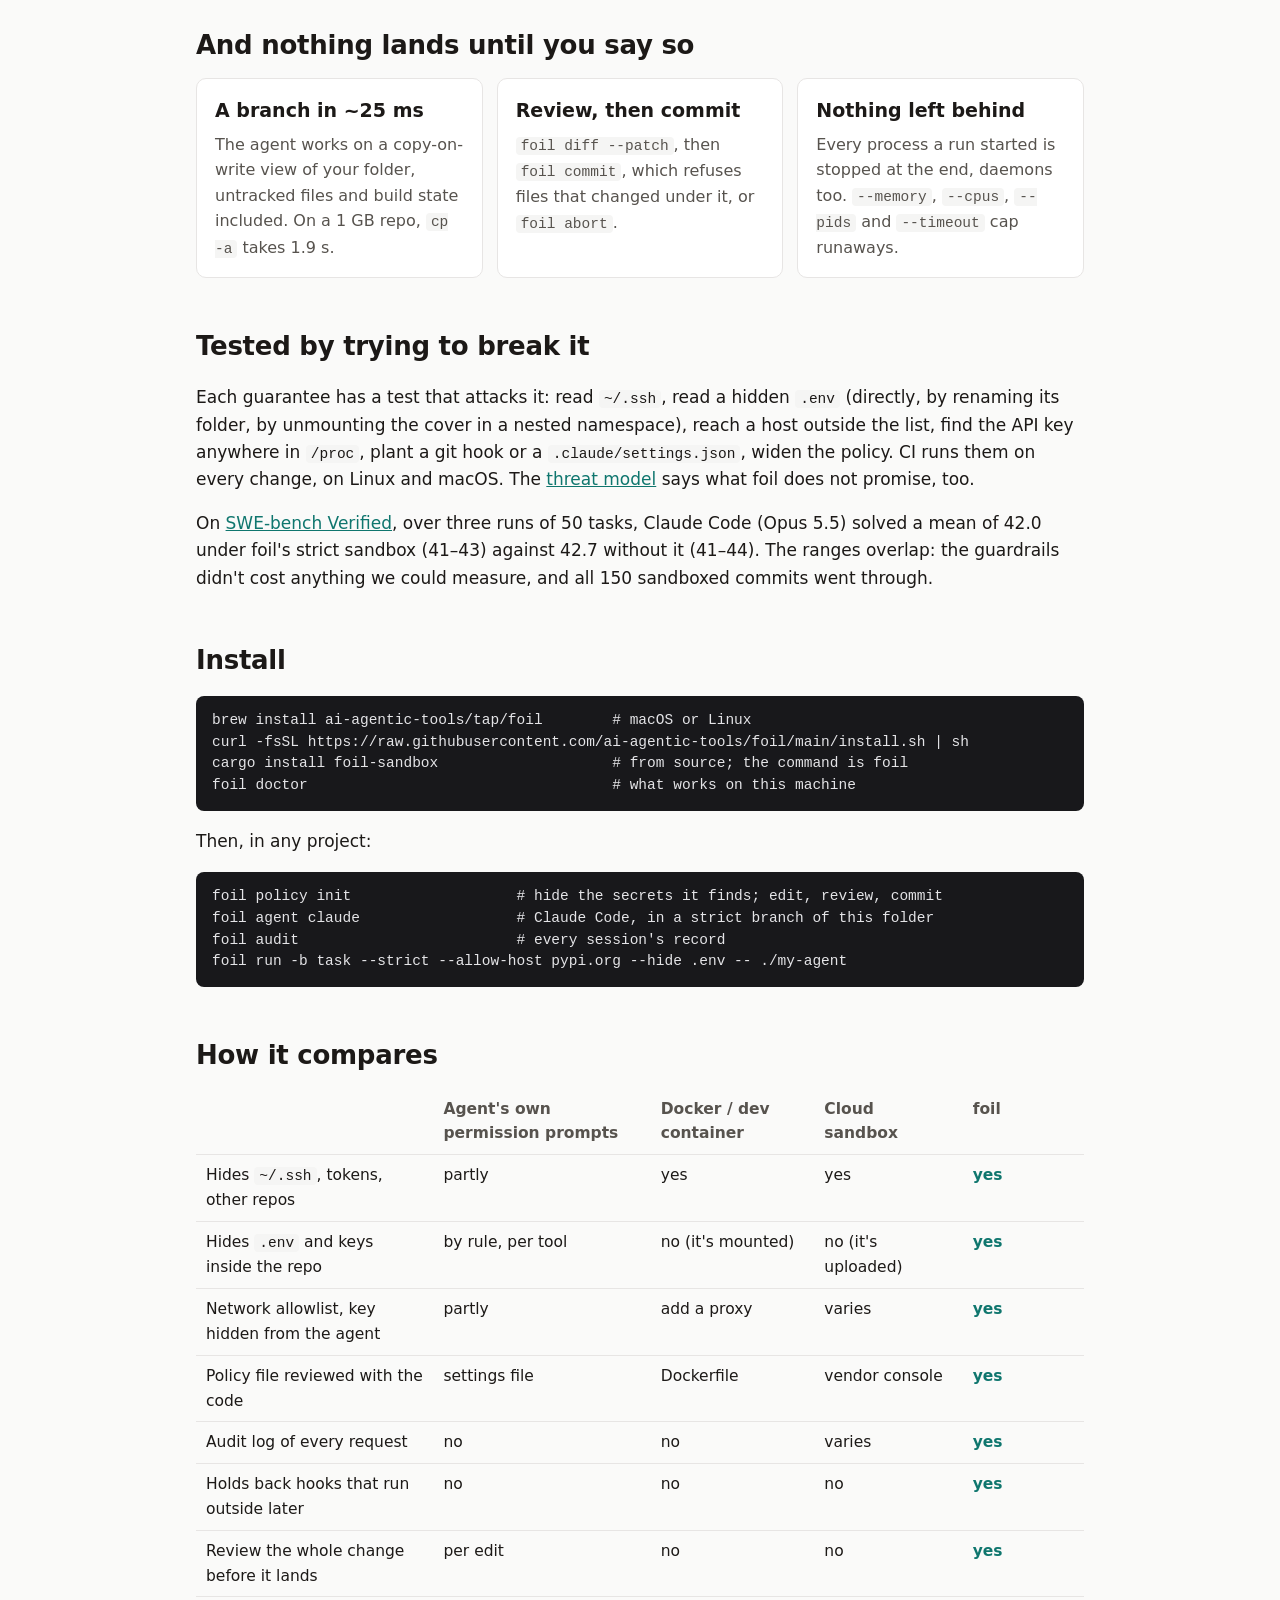
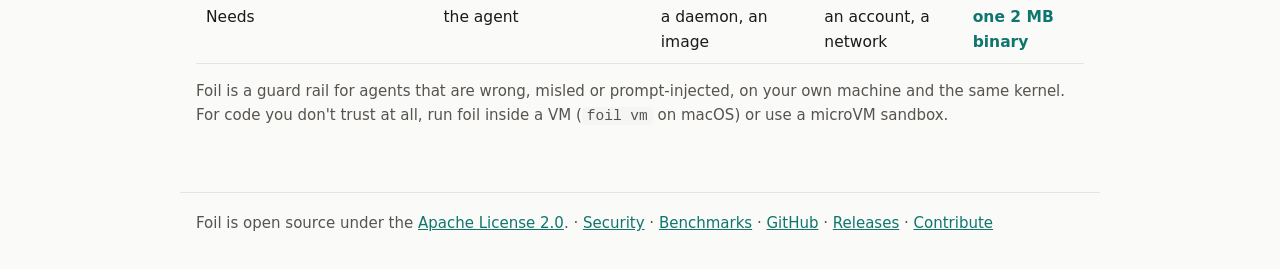
==== commit a6955d34: "bench: SWE-bench Verified with Opus 5.5, three runs per arm Mean 42.0 / 50 under foil agent claude (" ====
--- a/docs/index.html
+++ b/docs/index.html
@@ -70,7 +70,7 @@
 
   <h2>Tested by trying to break it</h2>
   <p>Each guarantee has a test that attacks it: read <code>~/.ssh</code>, read a hidden <code>.env</code> (directly, by renaming its folder, by unmounting the cover in a nested namespace), reach a host outside the list, find the API key anywhere in <code>/proc</code>, plant a git hook or a <code>.claude/settings.json</code>, widen the policy. CI runs them on every change, on Linux and macOS. The <a href="https://github.com/ai-agentic-tools/Foil/blob/main/SECURITY.md">threat model</a> says what foil does not promise, too.</p>
-  <p>On <a href="https://github.com/ai-agentic-tools/Foil/blob/main/bench/swebench/RESULTS-VERIFIED.md">SWE-bench Verified</a>, Claude Code under foil's strict sandbox solved 35 of 50 tasks against 33 of 50 without it: the guardrails didn't cost it anything.</p>
+  <p>On <a href="https://github.com/ai-agentic-tools/Foil/blob/main/bench/swebench/RESULTS-OPUS.md">SWE-bench Verified</a>, over three runs of 50 tasks, Claude Code (Opus 5.5) solved a mean of 42.0 under foil's strict sandbox (41–43) against 42.7 without it (41–44). The ranges overlap: the guardrails didn't cost anything we could measure, and all 150 sandboxed commits went through.</p>
 
   <h2 id="install">Install</h2>
 <pre><code>brew install ai-agentic-tools/tap/foil        # macOS or Linux
